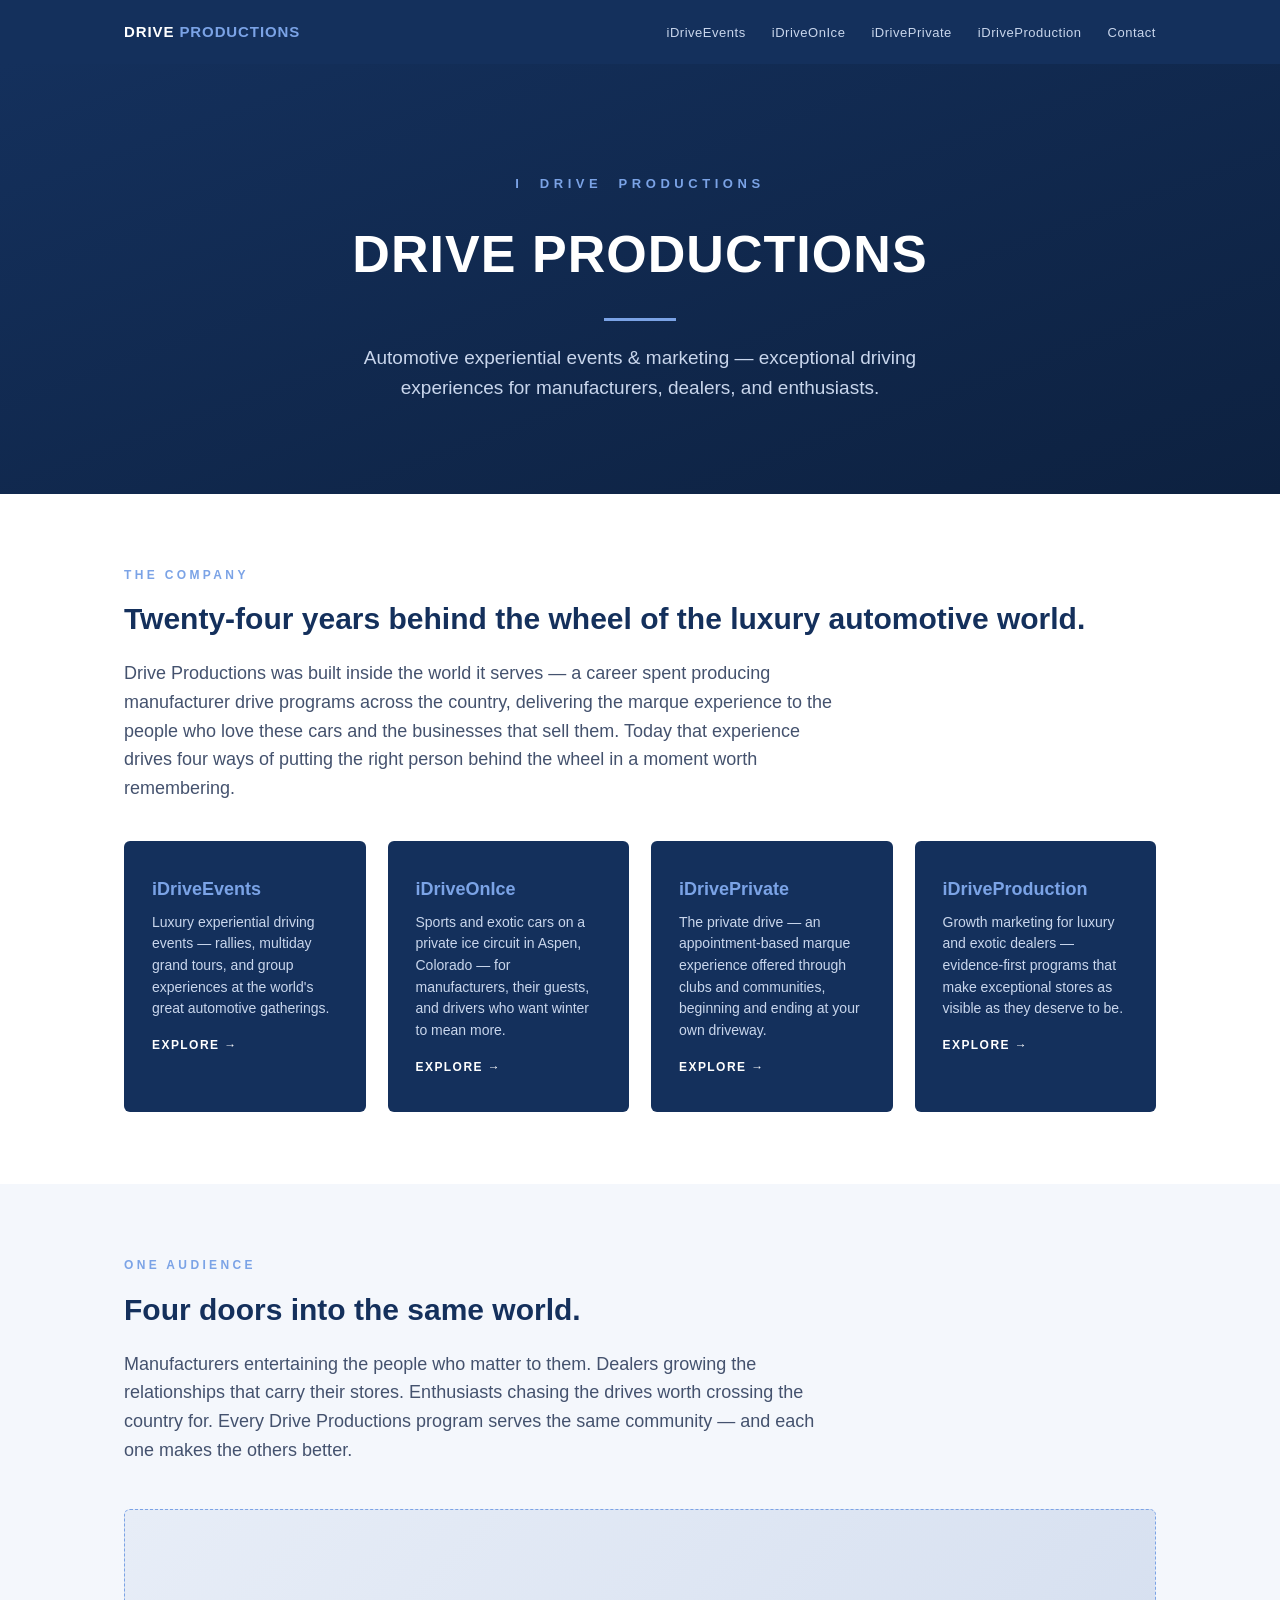
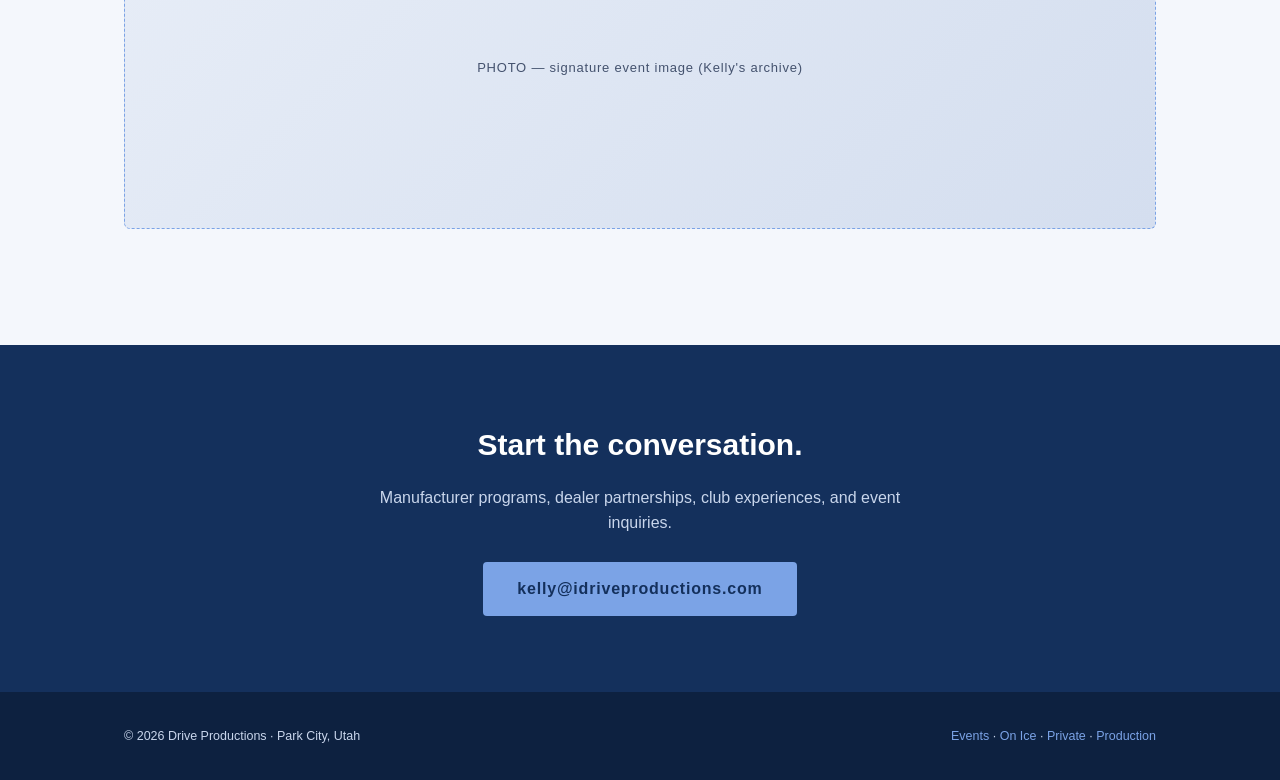
==== index.html @ a826a1cb "Drive Productions site v1 - home + four division landing pages Co-Authored-By: Claude Fable 5 <norep" ====
<!DOCTYPE html>
<html lang="en">
<head>
<meta charset="utf-8">
<meta name="viewport" content="width=device-width, initial-scale=1">
<title>Drive Productions — Automotive Experiential Events & Marketing | Park City, Utah</title>
<meta name="description" content="Drive Productions creates exceptional driving experiences for manufacturers, dealers, and enthusiasts — luxury driving events, ice driving in Aspen, private drives for clubs and communities, and growth marketing for luxury dealers.">
<link rel="stylesheet" href="style.css">
</head>
<body>
<nav><div class="wrap">
  <a class="logo" href="index.html">DRIVE <span>PRODUCTIONS</span></a>
  <ul>
    <li><a href="events.html">iDriveEvents</a></li>
    <li><a href="onice.html">iDriveOnIce</a></li>
    <li><a href="private.html">iDrivePrivate</a></li>
    <li><a href="production.html">iDriveProduction</a></li>
    <li><a href="#contact">Contact</a></li>
  </ul>
</div></nav>

<header class="hero">
  <div class="kicker">I&nbsp; DRIVE&nbsp; PRODUCTIONS</div>
  <h1>DRIVE PRODUCTIONS</h1>
  <div class="rule"></div>
  <p>Automotive experiential events &amp; marketing — exceptional driving experiences for manufacturers, dealers, and enthusiasts.</p>
</header>

<section>
  <div class="wrap">
    <div class="eyebrow">The Company</div>
    <h2>Twenty-four years behind the wheel of the luxury automotive world.</h2>
    <p class="lead">Drive Productions was built inside the world it serves — a career spent
    producing manufacturer drive programs across the country, delivering the marque
    experience to the people who love these cars and the businesses that sell them.
    Today that experience drives four ways of putting the right person behind the wheel
    in a moment worth remembering.</p>
    <div class="grid">
      <a class="card" href="events.html">
        <div class="name">iDriveEvents</div>
        <p>Luxury experiential driving events — rallies, multiday grand tours, and group
        experiences at the world's great automotive gatherings.</p>
        <span class="go">EXPLORE →</span>
      </a>
      <a class="card" href="onice.html">
        <div class="name">iDriveOnIce</div>
        <p>Sports and exotic cars on a private ice circuit in Aspen, Colorado — for
        manufacturers, their guests, and drivers who want winter to mean more.</p>
        <span class="go">EXPLORE →</span>
      </a>
      <a class="card" href="private.html">
        <div class="name">iDrivePrivate</div>
        <p>The private drive — an appointment-based marque experience offered through
        clubs and communities, beginning and ending at your own driveway.</p>
        <span class="go">EXPLORE →</span>
      </a>
      <a class="card" href="production.html">
        <div class="name">iDriveProduction</div>
        <p>Growth marketing for luxury and exotic dealers — evidence-first programs that
        make exceptional stores as visible as they deserve to be.</p>
        <span class="go">EXPLORE →</span>
      </a>
    </div>
  </div>
</section>

<section class="wash">
  <div class="wrap">
    <div class="eyebrow">One Audience</div>
    <h2>Four doors into the same world.</h2>
    <p class="lead">Manufacturers entertaining the people who matter to them. Dealers
    growing the relationships that carry their stores. Enthusiasts chasing the drives
    worth crossing the country for. Every Drive Productions program serves the same
    community — and each one makes the others better.</p>
    <div class="photo">PHOTO — signature event image (Kelly's archive)</div>
  </div>
</section>

<section class="cta" id="contact">
  <h2>Start the conversation.</h2>
  <p>Manufacturer programs, dealer partnerships, club experiences, and event inquiries.</p>
  <a class="btn" href="mailto:kelly@idriveproductions.com">kelly@idriveproductions.com</a>
</section>

<footer><div class="wrap">
  <div>© 2026 Drive Productions · Park City, Utah</div>
  <div><a href="events.html">Events</a> · <a href="onice.html">On Ice</a> ·
       <a href="private.html">Private</a> · <a href="production.html">Production</a></div>
</div></footer>
</body>
</html>
---- style.css ----
:root{
  --navy:#14305C; --blue:#7BA3E6; --ice:#C9D6EC; --ink:#1A2438; --sub:#44526E;
  --paper:#FFFFFF; --wash:#F4F7FC;
}
*{margin:0;padding:0;box-sizing:border-box}
html{scroll-behavior:smooth}
body{font-family:Arial,Helvetica,sans-serif;color:var(--ink);background:var(--paper);line-height:1.6}
a{color:var(--navy);text-decoration:none}
img{max-width:100%;display:block}
.wrap{max-width:1080px;margin:0 auto;padding:0 24px}

/* nav */
nav{position:sticky;top:0;background:var(--navy);z-index:50}
nav .wrap{display:flex;align-items:center;justify-content:space-between;height:64px}
nav .logo{color:#fff;font-weight:bold;letter-spacing:.06em;font-size:15px}
nav .logo span{color:var(--blue)}
nav ul{display:flex;gap:26px;list-style:none}
nav ul a{color:var(--ice);font-size:13px;letter-spacing:.04em}
nav ul a:hover,nav ul a.on{color:#fff;border-bottom:2px solid var(--blue);padding-bottom:4px}
@media(max-width:720px){nav ul{gap:14px}nav ul a{font-size:11px}nav .logo{font-size:13px}}

/* hero */
.hero{background:linear-gradient(160deg,var(--navy) 0%,#0D2140 100%);color:#fff;text-align:center;padding:110px 24px 90px}
.hero .kicker{color:var(--blue);font-weight:bold;font-size:13px;letter-spacing:.35em;margin-bottom:18px}
.hero h1{font-size:52px;letter-spacing:.02em;margin-bottom:14px}
.hero .rule{width:72px;height:3px;background:var(--blue);margin:22px auto}
.hero p{color:var(--ice);font-size:19px;max-width:620px;margin:0 auto}
@media(max-width:720px){.hero h1{font-size:34px}.hero{padding:70px 20px 60px}}

/* sections */
section{padding:72px 0}
section.wash{background:var(--wash)}
.eyebrow{color:var(--blue);font-weight:bold;font-size:12px;letter-spacing:.28em;text-transform:uppercase;margin-bottom:10px}
h2{color:var(--navy);font-size:30px;margin-bottom:16px}
.lead{font-size:18px;color:var(--sub);max-width:720px}
p+p{margin-top:14px}

/* division cards */
.grid{display:grid;grid-template-columns:repeat(auto-fit,minmax(240px,1fr));gap:22px;margin-top:38px}
.card{background:var(--navy);color:#fff;padding:34px 28px;border-radius:6px;display:block;transition:transform .15s ease}
.card:hover{transform:translateY(-4px)}
.card .name{color:var(--blue);font-weight:bold;font-size:18px;margin-bottom:8px}
.card p{color:var(--ice);font-size:14px;line-height:1.55}
.card .go{display:inline-block;margin-top:16px;color:#fff;font-size:12px;letter-spacing:.12em;font-weight:bold}

/* photo slots */
.photo{background:linear-gradient(135deg,#E7EDF7,#D4DEEF);border:1px dashed var(--blue);border-radius:6px;
  display:flex;align-items:center;justify-content:center;color:var(--sub);font-size:13px;letter-spacing:.06em;
  min-height:320px;margin:44px 0}
.photo.tall{min-height:420px}

/* division page header */
.divhero{background:linear-gradient(160deg,var(--navy),#0D2140);color:#fff;padding:88px 24px 70px;text-align:center}
.divhero .kicker{color:var(--blue);font-weight:bold;font-size:12px;letter-spacing:.3em;margin-bottom:14px}
.divhero h1{font-size:42px;margin-bottom:14px}
.divhero p{color:var(--ice);font-size:18px;max-width:640px;margin:0 auto}
@media(max-width:720px){.divhero h1{font-size:30px}}

/* feature rows */
.feats{display:grid;grid-template-columns:repeat(auto-fit,minmax(220px,1fr));gap:28px;margin-top:36px}
.feat h3{color:var(--navy);font-size:17px;margin-bottom:8px}
.feat .bar{width:38px;height:3px;background:var(--blue);margin-bottom:12px}
.feat p{color:var(--sub);font-size:15px}

/* contact / footer */
.cta{background:var(--navy);color:#fff;text-align:center;padding:76px 24px}
.cta h2{color:#fff}
.cta p{color:var(--ice);max-width:560px;margin:12px auto 26px}
.btn{display:inline-block;background:var(--blue);color:var(--navy);font-weight:bold;padding:14px 34px;border-radius:4px;letter-spacing:.05em}
.btn:hover{background:#fff}
footer{background:#0D2140;color:var(--ice);padding:34px 0;font-size:12.5px}
footer .wrap{display:flex;justify-content:space-between;flex-wrap:wrap;gap:12px}
footer a{color:var(--blue)}
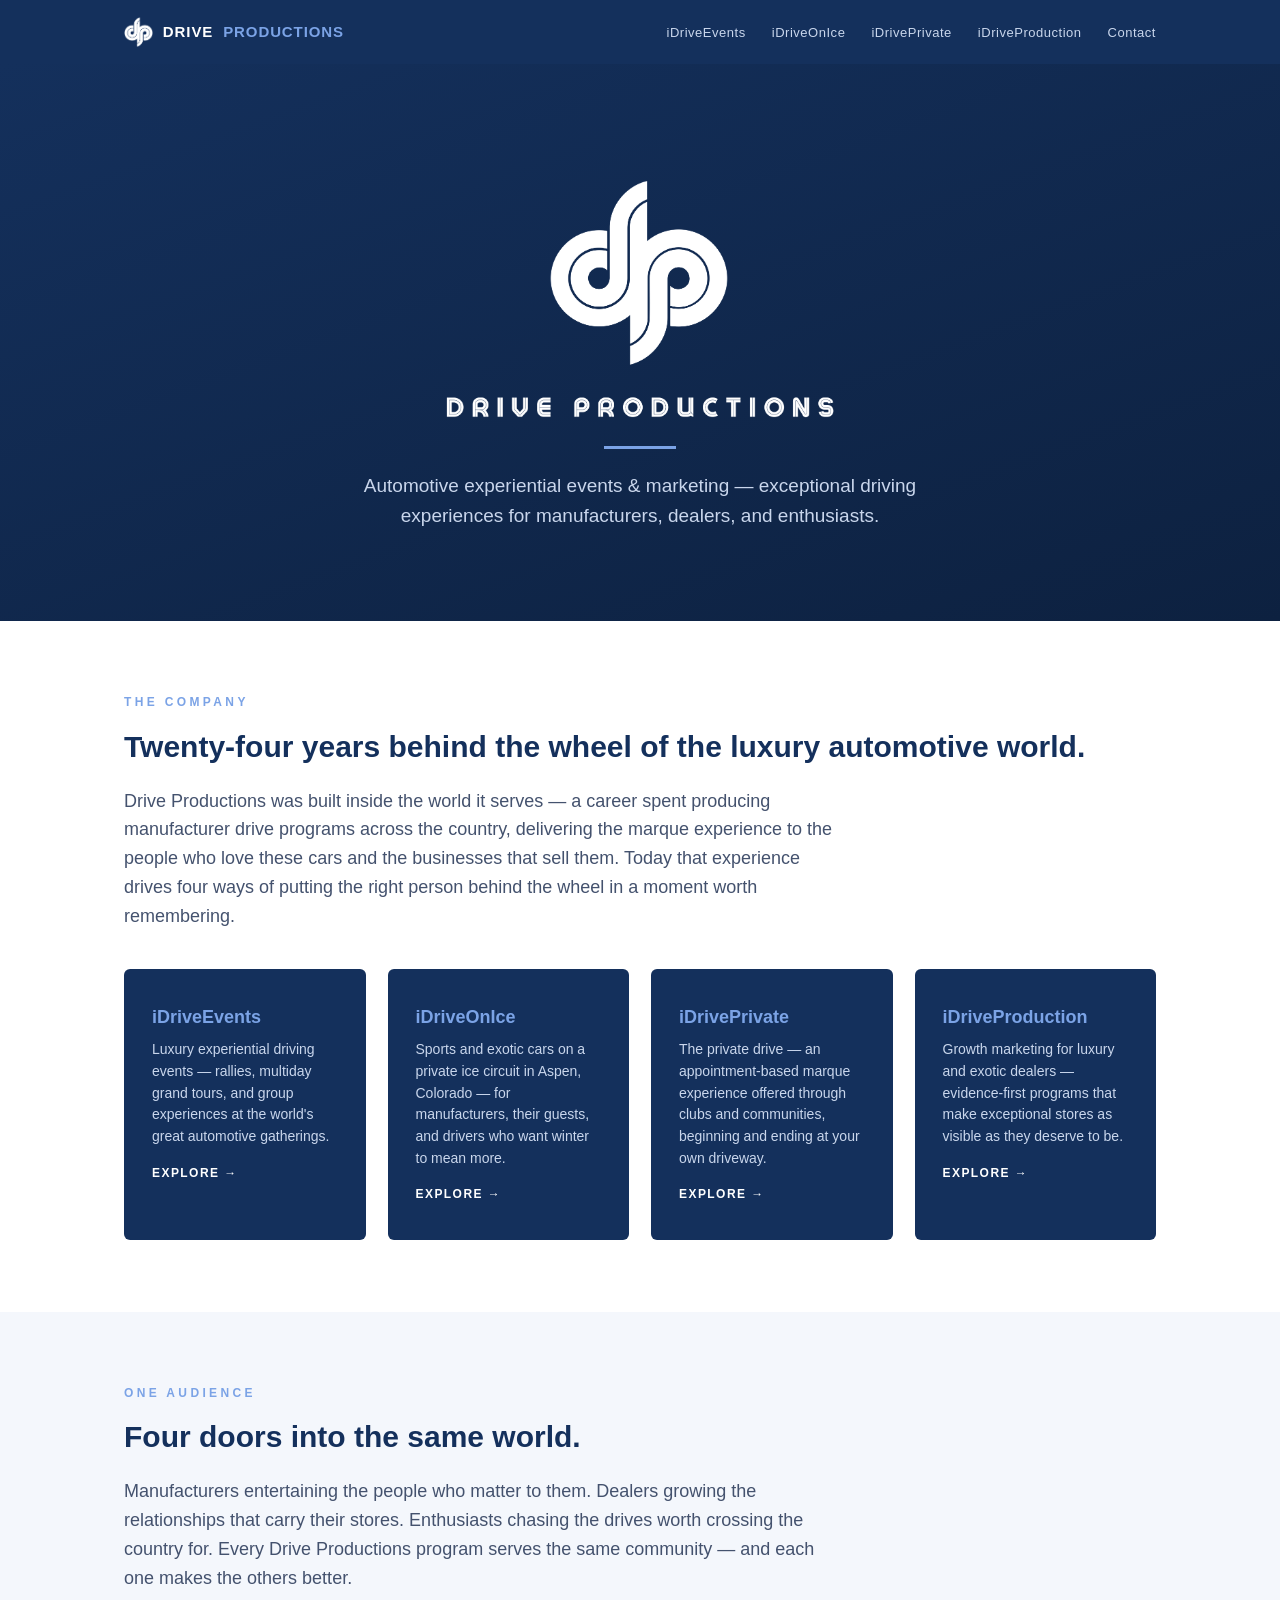
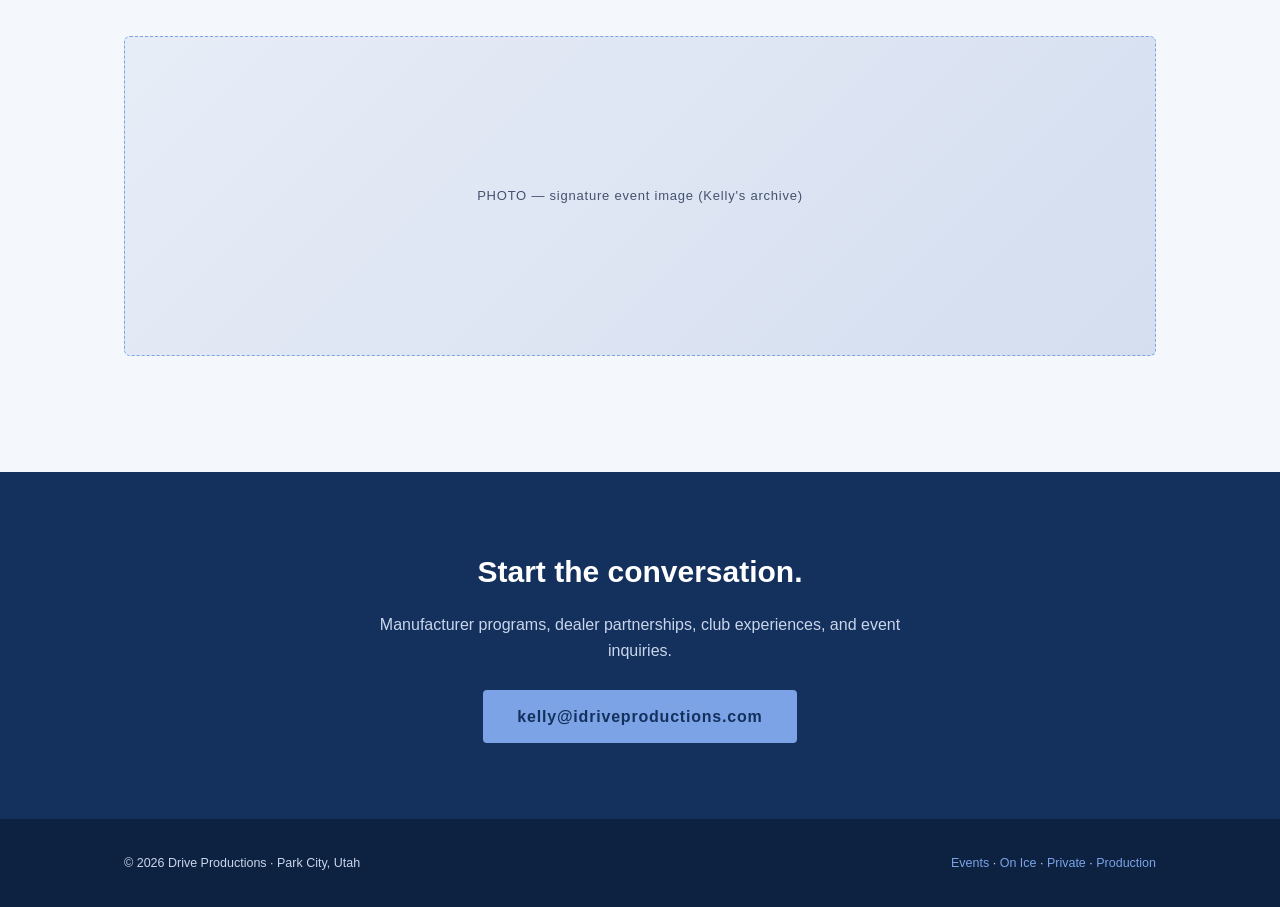
==== commit c1fc3a1b: "Add Drive Productions logo: hero, nav mark, favicon" ====
--- a/index.html
+++ b/index.html
@@ -5,11 +5,12 @@
 <meta name="viewport" content="width=device-width, initial-scale=1">
 <title>Drive Productions — Automotive Experiential Events & Marketing | Park City, Utah</title>
 <meta name="description" content="Drive Productions creates exceptional driving experiences for manufacturers, dealers, and enthusiasts — luxury driving events, ice driving in Aspen, private drives for clubs and communities, and growth marketing for luxury dealers.">
+<link rel="icon" type="image/png" href="assets/dp_mark_blue.png">
 <link rel="stylesheet" href="style.css">
 </head>
 <body>
 <nav><div class="wrap">
-  <a class="logo" href="index.html">DRIVE <span>PRODUCTIONS</span></a>
+  <a class="logo" href="index.html"><img src="assets/dp_mark_white.png" alt="Drive Productions mark">DRIVE <span>PRODUCTIONS</span></a>
   <ul>
     <li><a href="events.html">iDriveEvents</a></li>
     <li><a href="onice.html">iDriveOnIce</a></li>
@@ -20,8 +21,8 @@
 </div></nav>
 
 <header class="hero">
-  <div class="kicker">I&nbsp; DRIVE&nbsp; PRODUCTIONS</div>
-  <h1>DRIVE PRODUCTIONS</h1>
+  <img class="biglogo" src="assets/dp_white.png" alt="Drive Productions">
+  <h1 class="sr">DRIVE PRODUCTIONS</h1>
   <div class="rule"></div>
   <p>Automotive experiential events &amp; marketing — exceptional driving experiences for manufacturers, dealers, and enthusiasts.</p>
 </header>
--- a/style.css
+++ b/style.css
@@ -71,3 +71,8 @@
 footer{background:#0D2140;color:var(--ice);padding:34px 0;font-size:12.5px}
 footer .wrap{display:flex;justify-content:space-between;flex-wrap:wrap;gap:12px}
 footer a{color:var(--blue)}
+
+nav .logo{display:flex;align-items:center;gap:10px}
+nav .logo img{height:30px;width:auto}
+.hero .biglogo{max-width:400px;width:70%;margin:0 auto 6px}
+.sr{position:absolute;width:1px;height:1px;overflow:hidden;clip:rect(0 0 0 0)}
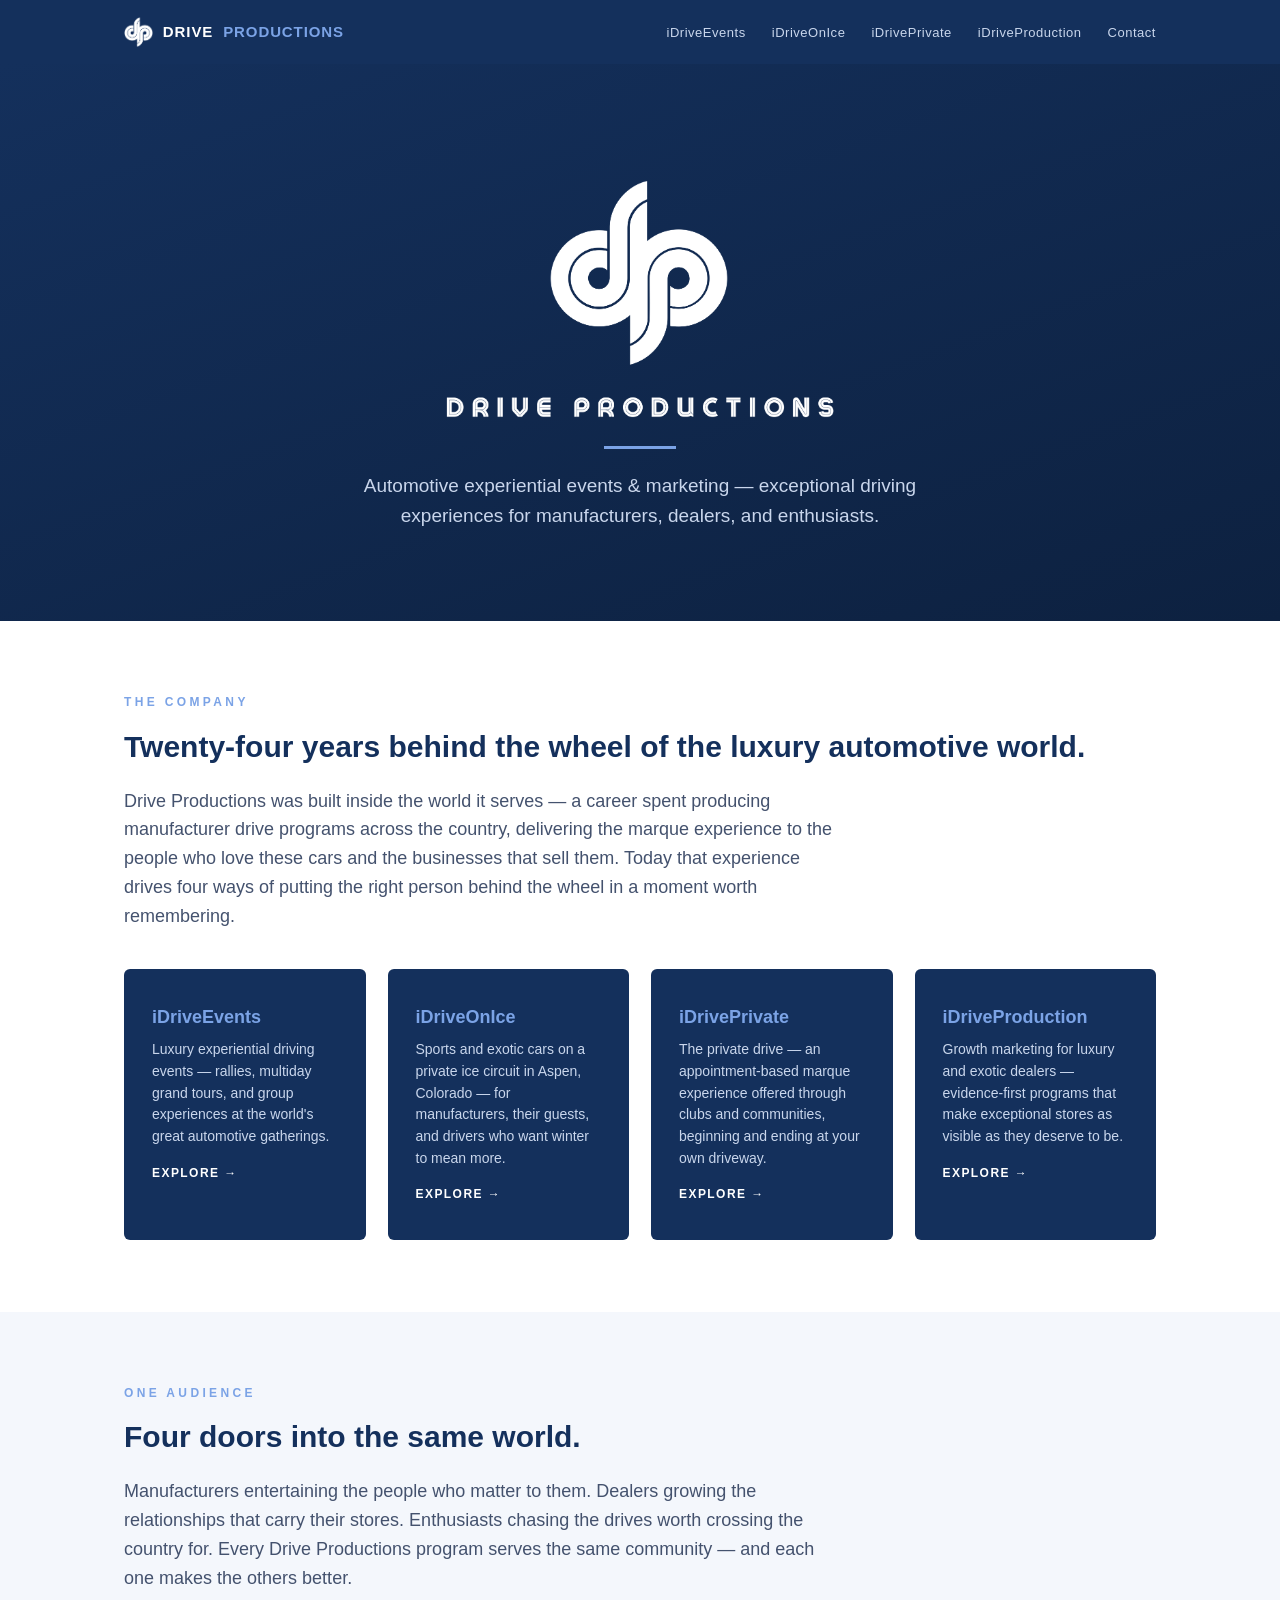
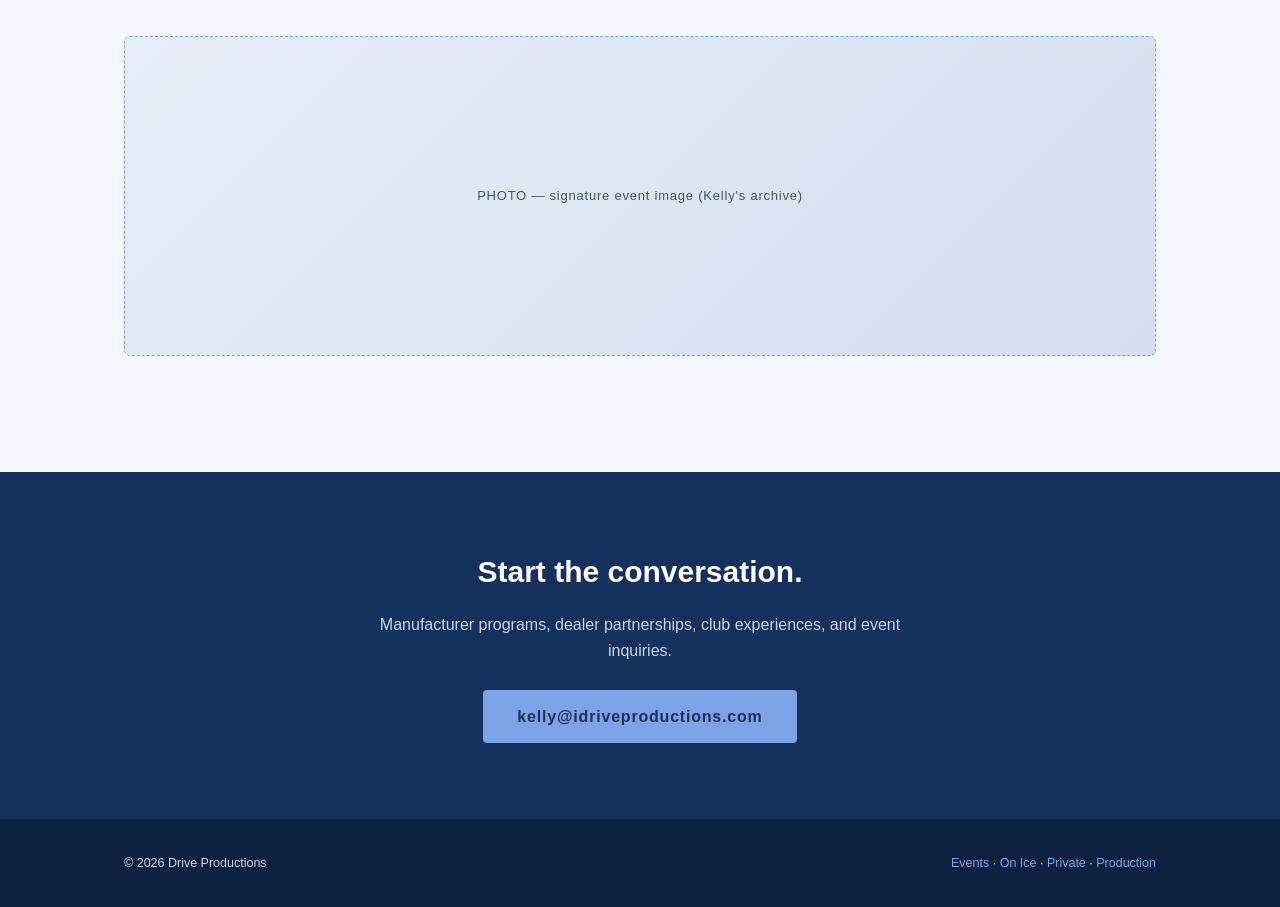
==== commit 211e8c12: "Remove location from positioning" ====
--- a/index.html
+++ b/index.html
@@ -3,7 +3,7 @@
 <head>
 <meta charset="utf-8">
 <meta name="viewport" content="width=device-width, initial-scale=1">
-<title>Drive Productions — Automotive Experiential Events & Marketing | Park City, Utah</title>
+<title>Drive Productions — Automotive Experiential Events & Marketing</title>
 <meta name="description" content="Drive Productions creates exceptional driving experiences for manufacturers, dealers, and enthusiasts — luxury driving events, ice driving in Aspen, private drives for clubs and communities, and growth marketing for luxury dealers.">
 <link rel="icon" type="image/png" href="assets/dp_mark_blue.png">
 <link rel="stylesheet" href="style.css">
@@ -84,7 +84,7 @@
 </section>
 
 <footer><div class="wrap">
-  <div>© 2026 Drive Productions · Park City, Utah</div>
+  <div>© 2026 Drive Productions</div>
   <div><a href="events.html">Events</a> · <a href="onice.html">On Ice</a> ·
        <a href="private.html">Private</a> · <a href="production.html">Production</a></div>
 </div></footer>
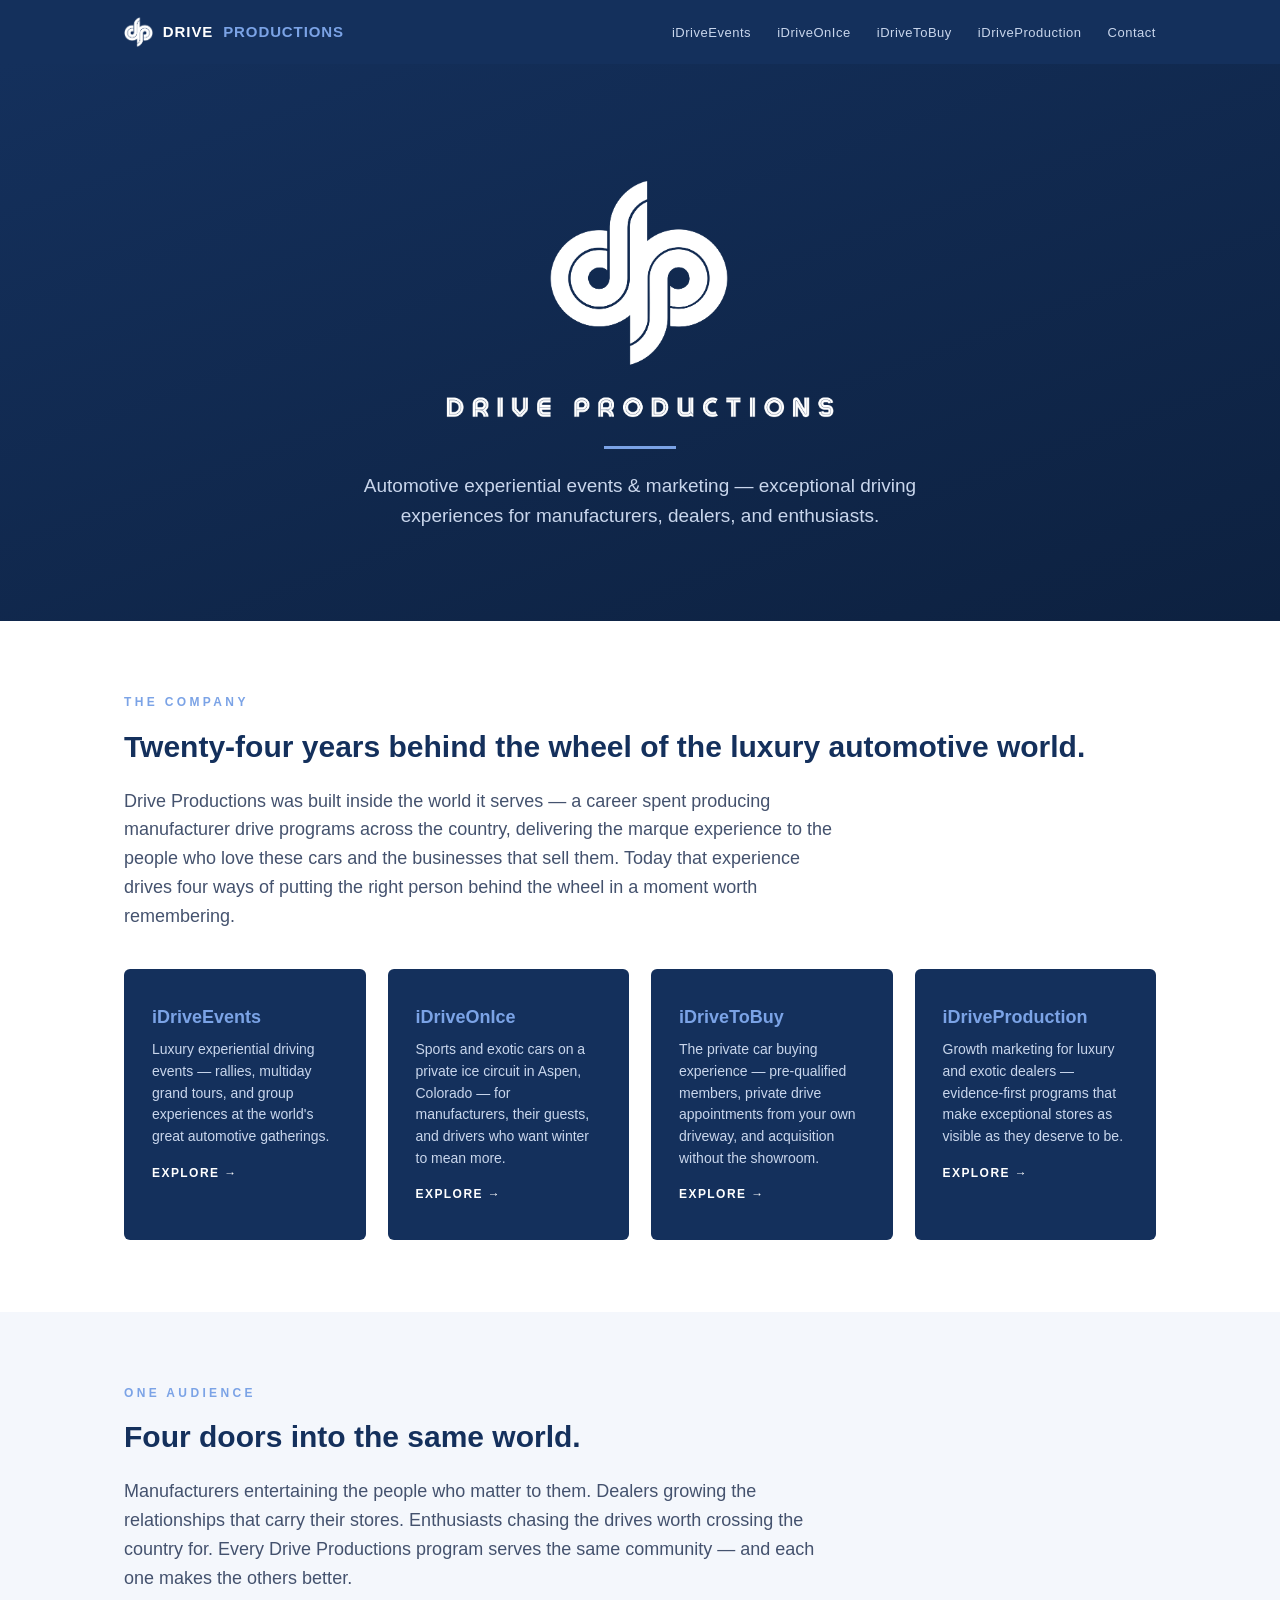
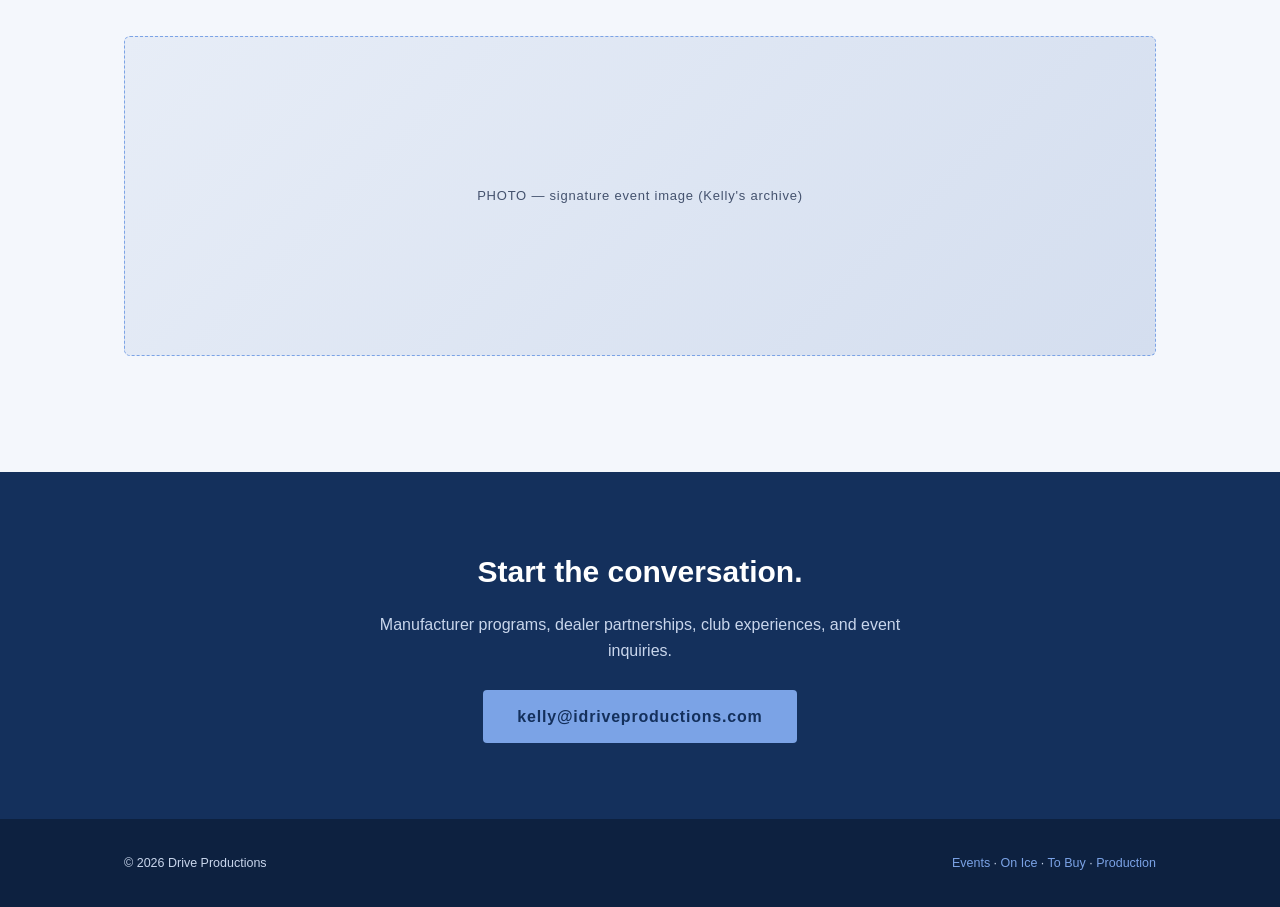
==== commit 5cef7606: "iDriveToBuy pivot: rename division, direct-to-buyer positioning, Motor Club joins iDriveEvents" ====
--- a/index.html
+++ b/index.html
@@ -14,7 +14,7 @@
   <ul>
     <li><a href="events.html">iDriveEvents</a></li>
     <li><a href="onice.html">iDriveOnIce</a></li>
-    <li><a href="private.html">iDrivePrivate</a></li>
+    <li><a href="tobuy.html">iDriveToBuy</a></li>
     <li><a href="production.html">iDriveProduction</a></li>
     <li><a href="#contact">Contact</a></li>
   </ul>
@@ -49,10 +49,10 @@
         manufacturers, their guests, and drivers who want winter to mean more.</p>
         <span class="go">EXPLORE →</span>
       </a>
-      <a class="card" href="private.html">
-        <div class="name">iDrivePrivate</div>
-        <p>The private drive — an appointment-based marque experience offered through
-        clubs and communities, beginning and ending at your own driveway.</p>
+      <a class="card" href="tobuy.html">
+        <div class="name">iDriveToBuy</div>
+        <p>The private car buying experience — pre-qualified members, private drive
+        appointments from your own driveway, and acquisition without the showroom.</p>
         <span class="go">EXPLORE →</span>
       </a>
       <a class="card" href="production.html">
@@ -86,7 +86,7 @@
 <footer><div class="wrap">
   <div>© 2026 Drive Productions</div>
   <div><a href="events.html">Events</a> · <a href="onice.html">On Ice</a> ·
-       <a href="private.html">Private</a> · <a href="production.html">Production</a></div>
+       <a href="tobuy.html">To Buy</a> · <a href="production.html">Production</a></div>
 </div></footer>
 </body>
 </html>
